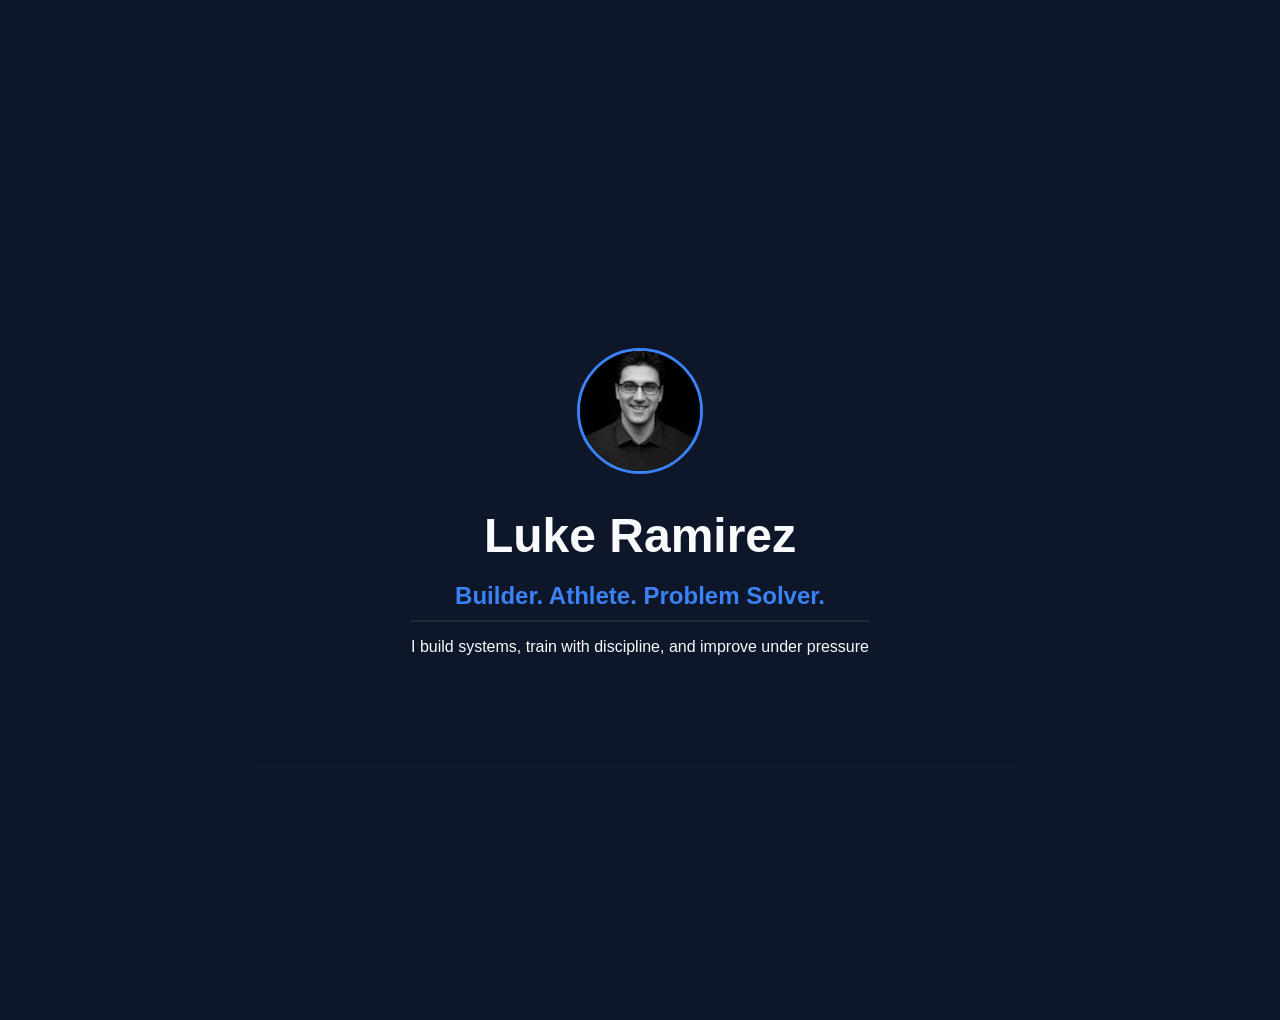
==== index.html @ 65ab50ad "Fix filename case: Index.html to index.html" ====
<!DOCTYPE html>
<html lang="en">
    <head>
        <meta charset="UTF-8">
        <meta name="viewport" content="width=device-width, initial-scale=1.0">
        <title>Luke Ramirez Portfolio</title>
        <link rel="stylesheet" href="style.css">
    </head>
    <body>
        

        <section class="hero">
            <div class="overlay"></div>


            <div class="hero-content">
                <img src="images/1000000228.png" class="profile-pic">

                <h1>Luke Ramirez</h1>

                <h2> Builder. Athlete. Problem Solver.</h2>

                <p> I build systems, train with discipline, and improve under pressure</p>
            </div>
        </section>
    </body>
</html>
---- style.css ----
body {
    margin: 0;
    font-family: Arial, sans-serif;
    background-color: #0f172a;
    color: #f9fafb;
}

/* HERO SECTION */
.hero {
    position: relative;
    height: 100vh;
    background: url('https://images.unsplash.com/photo-1501785888041-af3ef285b470') center/cover;
    display: flex;
    align-items: center;
    justify-content: center;
    text-align: center;
}

.overlay {
    position: absolute;
    width: 100%;
    height: 100%;
    background: rgba(15, 23, 42, 0.85);
}

.hero-content {
    position: relative;
    z-index: 1;
}

.profile-pic {
    width: 120px;
    height: 120px;
    border-radius: 50%;
    border: 3px solid #3b82f6;
    margin-bottom: 20px;
}

.hero h1 {
    font-size: 3rem;
    margin: 10px 0;
}

.hero h2 {
    color: #3b82f6;
    margin-bottom: 15px;
}

/* SECTIONS */
section {
    padding: 60px 20px;
    max-width: 900px;
    margin: auto;
}

h2 {
    border-bottom: 2px solid #1f2937;
    padding-bottom: 10px;
}

/* PROJECT CARD */
.project {
    background: #111827;
    padding: 20px;
    margin-top: 20px;
    border-radius: 10px;
    border: 1px solid #1f2937;
}

/* LISTS */
ul {
    list-style: none;
    padding: 0;
}

li {
    margin: 10px 0;
    color: #9ca3af;
}
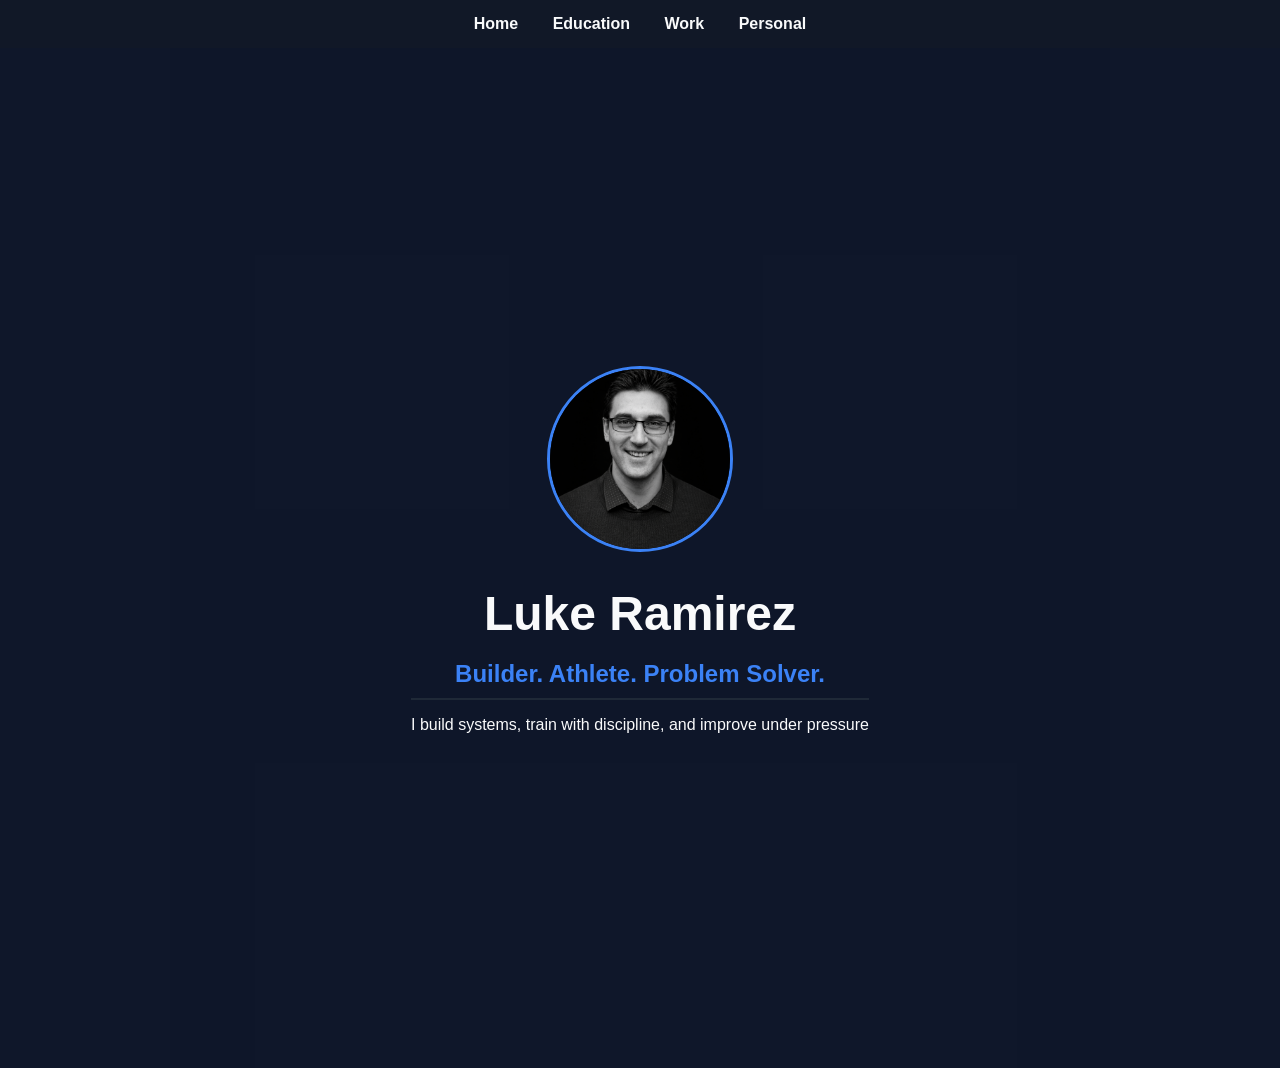
==== commit a63ec118: "UPDATE: Added three new pages and got github pages to work" ====
--- a/index.html
+++ b/index.html
@@ -7,7 +7,13 @@
         <link rel="stylesheet" href="style.css">
     </head>
     <body>
-        
+
+        <nav class="navbar">
+            <a href="index.html">Home</a>
+            <a href="education.html">Education</a>
+            <a href="work.html">Work</a>
+            <a href="personal.html">Personal</a>
+        </nav>
 
         <section class="hero">
             <div class="overlay"></div>
--- a/style.css
+++ b/style.css
@@ -29,8 +29,8 @@
 }
 
 .profile-pic {
-    width: 120px;
-    height: 120px;
+    width: 180px;
+    height: 180px;
     border-radius: 50%;
     border: 3px solid #3b82f6;
     margin-bottom: 20px;
@@ -76,4 +76,21 @@
 li {
     margin: 10px 0;
     color: #9ca3af;
+}
+
+.navbar {
+    background: #111827;
+    padding: 15px;
+    text-align: center;
+}
+
+.navbar a {
+    color: #f9fafb;
+    margin: 0 15px;
+    text-decoration: none;
+    font-weight: bold;
+}
+
+.navbar a:hover {
+    color: #3b82f6;
 }
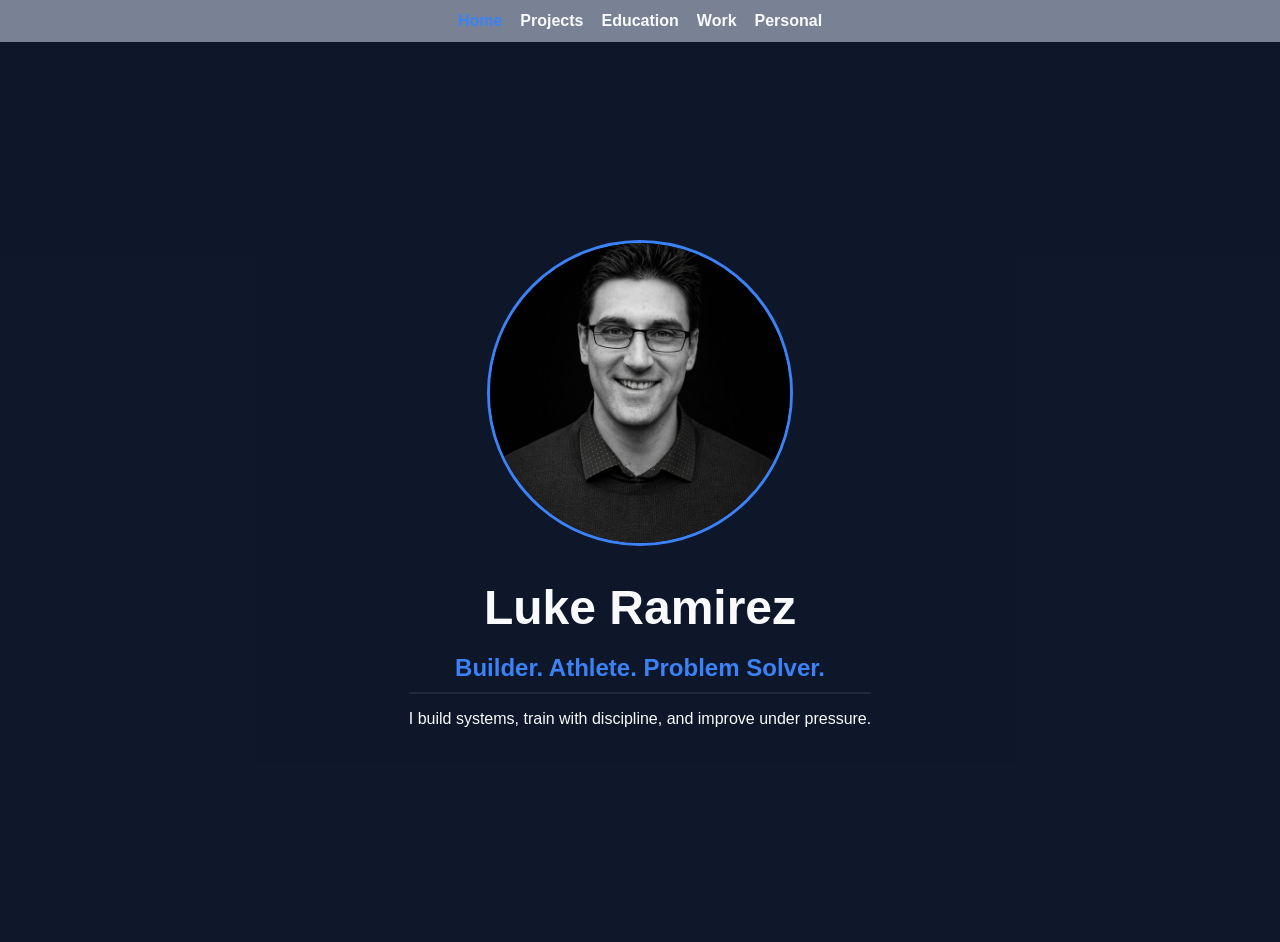
==== commit f80184d5: "Add a Projects page and tighten the portfolio for the web. Showcase six real projects, compress the " ====
--- a/index.html
+++ b/index.html
@@ -9,7 +9,8 @@
     <body>
 
         <nav class="navbar">
-            <a href="index.html">Home</a>
+            <a href="index.html" aria-current="page">Home</a>
+            <a href="projects.html">Projects</a>
             <a href="education.html">Education</a>
             <a href="work.html">Work</a>
             <a href="personal.html">Personal</a>
@@ -20,13 +21,13 @@
 
 
             <div class="hero-content">
-                <img src="images/1000000228.png" class="profile-pic">
+                <img src="images/profile.jpg" class="profile-pic" alt="Black and white portrait of Luke Ramirez">
 
                 <h1>Luke Ramirez</h1>
 
                 <h2> Builder. Athlete. Problem Solver.</h2>
 
-                <p> I build systems, train with discipline, and improve under pressure</p>
+                <p> I build systems, train with discipline, and improve under pressure.</p>
             </div>
         </section>
     </body>
--- a/style.css
+++ b/style.css
@@ -8,7 +8,13 @@
 /* HERO SECTION */
 .hero {
     position: relative;
-    height: 100vh;
+    max-width: none;
+    width: 100%;
+    margin: 0;
+    min-height: 100vh;
+    height: auto;
+    box-sizing: border-box;
+    padding: 48px 16px;
     background: url('https://images.unsplash.com/photo-1501785888041-af3ef285b470') center/cover;
     display: flex;
     align-items: center;
@@ -18,26 +24,29 @@
 
 .overlay {
     position: absolute;
-    width: 100%;
-    height: 100%;
+    inset: 0;
     background: rgba(15, 23, 42, 0.85);
 }
 
 .hero-content {
     position: relative;
     z-index: 1;
+    max-width: 700px;
+    padding: 0 8px;
 }
 
 .profile-pic {
-    width: 180px;
-    height: 180px;
+    width: min(300px, 72vw);
+    height: auto;
+    aspect-ratio: 1 / 1;
+    object-fit: cover;
     border-radius: 50%;
     border: 3px solid #3b82f6;
     margin-bottom: 20px;
 }
 
 .hero h1 {
-    font-size: 3rem;
+    font-size: clamp(2rem, 8vw, 3rem);
     margin: 10px 0;
 }
 
@@ -59,12 +68,73 @@
 }
 
 /* PROJECT CARD */
+.projects-section {
+    max-width: 1000px;
+}
+
+.section-lead {
+    color: #9ca3af;
+    margin-bottom: 28px;
+}
+
+.project-grid {
+    display: grid;
+    grid-template-columns: repeat(auto-fit, minmax(260px, 1fr));
+    gap: 20px;
+}
+
 .project {
     background: #111827;
     padding: 20px;
-    margin-top: 20px;
+    margin-top: 0;
     border-radius: 10px;
     border: 1px solid #1f2937;
+    display: flex;
+    flex-direction: column;
+    gap: 12px;
+    transition: transform 0.2s ease, border 0.2s ease;
+}
+
+.project:hover {
+    transform: translateY(-5px);
+    border-color: #3b82f6;
+}
+
+.project p {
+    color: #9ca3af;
+    margin: 0;
+}
+
+.project-tags {
+    display: flex;
+    flex-wrap: wrap;
+    gap: 8px;
+}
+
+.project-tags span {
+    background: #1e293b;
+    color: #93c5fd;
+    border: 1px solid #334155;
+    border-radius: 999px;
+    padding: 4px 10px;
+    font-size: 0.8rem;
+}
+
+.project-links {
+    margin-top: auto;
+    display: flex;
+    flex-wrap: wrap;
+    gap: 12px 16px;
+}
+
+.project-links a {
+    color: #3b82f6;
+    font-weight: bold;
+    text-decoration: none;
+}
+
+.project-links a:hover {
+    text-decoration: underline;
 }
 
 /* LISTS */
@@ -79,18 +149,117 @@
 }
 
 .navbar {
-    background: #111827;
-    padding: 15px;
-    text-align: center;
+    background: #798294;
+    padding: 12px 10px;
+    display: flex;
+    flex-wrap: wrap;
+    justify-content: center;
+    align-items: center;
+    gap: 8px 18px;
 }
 
 .navbar a {
     color: #f9fafb;
-    margin: 0 15px;
+    margin: 0;
     text-decoration: none;
     font-weight: bold;
 }
 
-.navbar a:hover {
+.navbar a:hover,
+.navbar a[aria-current="page"] {
     color: #3b82f6;
+}
+
+.work-section {
+    max-width: 1000px;
+    margin: auto;
+    padding: 50px 20px;
+}
+
+/* Layout */
+.work-item {
+    display: flex;
+    align-items: center;
+    justify-content: space-between;
+    margin-bottom: 32px;
+    gap: 40px;
+    background: #111827;
+    padding: 24px;
+    border-radius: 12px;
+    border: 1px solid #1f2937;
+}
+
+/* Flip layout */
+.work-item.reverse {
+    flex-direction: row-reverse;
+}
+
+/* Text */
+.work-text {
+    flex: 1;
+}
+
+.work-text h2 {
+    margin-bottom: 10px;
+}
+
+/* Images */
+.work-item img {
+    width: 300px;
+    max-width: 100%;
+    height: auto;
+    border-radius: 10px;
+    flex-shrink: 0;
+}
+
+@media (max-width: 700px) {
+    .work-item,
+    .work-item.reverse {
+        flex-direction: column;
+        align-items: stretch;
+        gap: 20px;
+    }
+
+    .work-item img {
+        width: 100%;
+        max-width: 480px;
+    }
+
+    section {
+        padding: 40px 16px;
+    }
+}
+
+.education-section {
+    max-width: 900px;
+    margin: auto;
+    padding: 60px 20px;
+}
+
+.education-section h1 {
+    text-align: center;
+    margin-bottom: 40px;
+}
+
+/* Card style */
+.edu-item {
+    background: #111827;
+    padding: 25px;
+    margin-bottom: 25px;
+    border-radius: 12px;
+    border: 1px solid #1f2937;
+    transition: transform 0.2s ease, border 0.2s ease;
+}
+
+.edu-item:hover {
+    transform: translateY(-5px);
+    border-color: #3b82f6;
+}
+
+.edu-item h2 {
+    margin-bottom: 10px;
+}
+
+.edu-item p {
+    color: #9ca3af;
 }
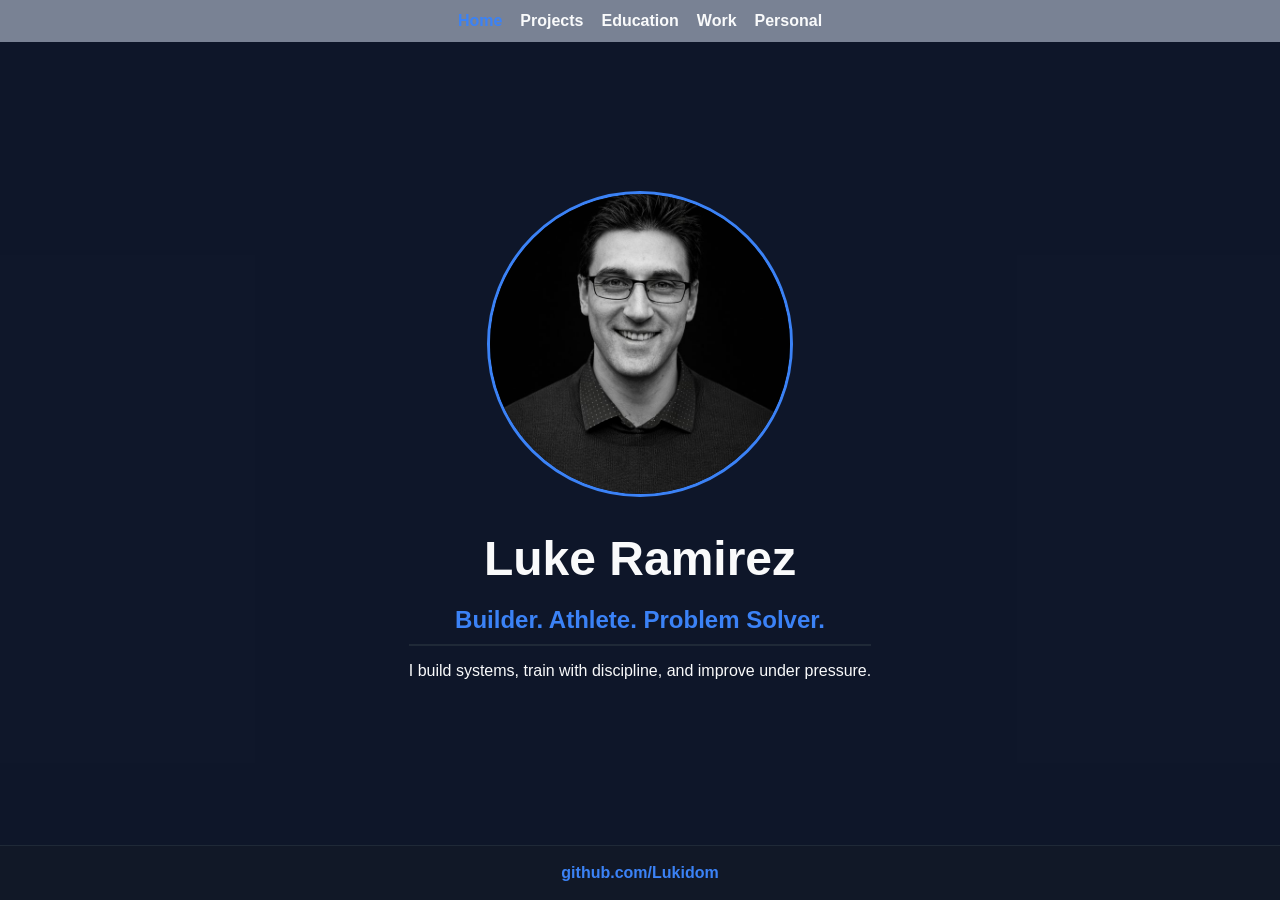
==== commit 499accef: "Add a GitHub footer and replace the Personal placeholders. The Personal page now says what Luke like" ====
--- a/index.html
+++ b/index.html
@@ -30,5 +30,9 @@
                 <p> I build systems, train with discipline, and improve under pressure.</p>
             </div>
         </section>
+
+        <footer class="site-footer">
+            <p><a href="https://github.com/Lukidom">github.com/Lukidom</a></p>
+        </footer>
     </body>
 </html>
--- a/style.css
+++ b/style.css
@@ -1,5 +1,8 @@
 body {
     margin: 0;
+    min-height: 100vh;
+    display: flex;
+    flex-direction: column;
     font-family: Arial, sans-serif;
     background-color: #0f172a;
     color: #f9fafb;
@@ -11,7 +14,8 @@
     max-width: none;
     width: 100%;
     margin: 0;
-    min-height: 100vh;
+    flex: 1 0 auto;
+    min-height: 70vh;
     height: auto;
     box-sizing: border-box;
     padding: 48px 16px;
@@ -59,7 +63,15 @@
 section {
     padding: 60px 20px;
     max-width: 900px;
-    margin: auto;
+    margin-left: auto;
+    margin-right: auto;
+}
+
+.personal-copy {
+    color: #e5e7eb;
+    line-height: 1.6;
+    font-size: 1.05rem;
+    margin: 0;
 }
 
 h2 {
@@ -172,7 +184,8 @@
 
 .work-section {
     max-width: 1000px;
-    margin: auto;
+    margin-left: auto;
+    margin-right: auto;
     padding: 50px 20px;
 }
 
@@ -232,8 +245,32 @@
 
 .education-section {
     max-width: 900px;
-    margin: auto;
+    margin-left: auto;
+    margin-right: auto;
     padding: 60px 20px;
+}
+
+.site-footer {
+    margin-top: auto;
+    padding: 18px 16px;
+    text-align: center;
+    background: #111827;
+    border-top: 1px solid #1f2937;
+    color: #9ca3af;
+}
+
+.site-footer p {
+    margin: 0;
+}
+
+.site-footer a {
+    color: #3b82f6;
+    font-weight: bold;
+    text-decoration: none;
+}
+
+.site-footer a:hover {
+    text-decoration: underline;
 }
 
 .education-section h1 {
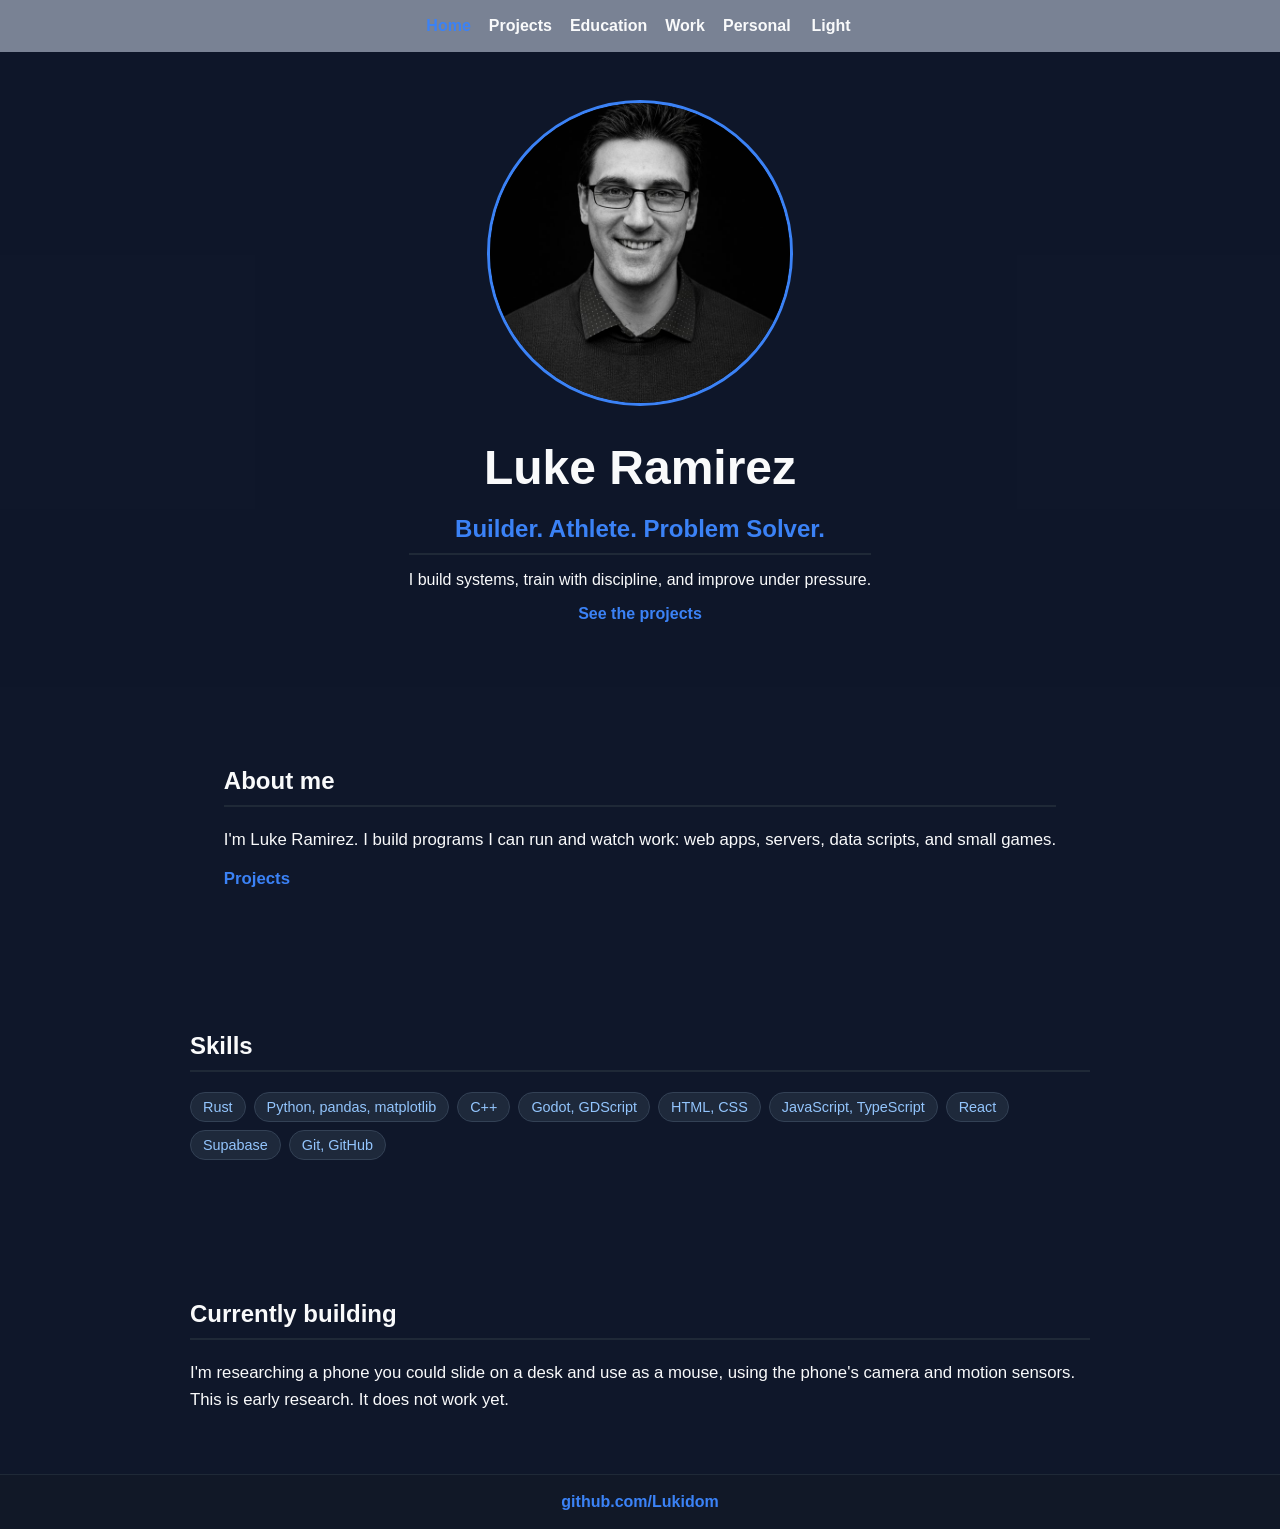
==== commit 76fd99d1: "Add project images, a skills strip, and a light theme. Home now has a short about, the languages act" ====
--- a/index.html
+++ b/index.html
@@ -5,15 +5,35 @@
         <meta name="viewport" content="width=device-width, initial-scale=1.0">
         <title>Luke Ramirez Portfolio</title>
         <link rel="stylesheet" href="style.css">
+        <script>
+            (function () {
+                try {
+                    if (localStorage.getItem("portfolio-theme") === "light") {
+                        document.documentElement.setAttribute("data-theme", "light");
+                    }
+                } catch (error) {}
+            })();
+        </script>
     </head>
     <body>
 
         <nav class="navbar">
-            <a href="index.html" aria-current="page">Home</a>
-            <a href="projects.html">Projects</a>
-            <a href="education.html">Education</a>
-            <a href="work.html">Work</a>
-            <a href="personal.html">Personal</a>
+            <button class="nav-toggle" type="button" data-nav-toggle aria-expanded="false" aria-controls="site-nav" aria-label="Open menu">
+                <span class="nav-toggle-bar"></span>
+                <span class="nav-toggle-bar"></span>
+                <span class="nav-toggle-bar"></span>
+            </button>
+            <div id="site-nav" class="nav-links">
+                <a href="index.html" aria-current="page">Home</a>
+                <a href="projects.html">Projects</a>
+                <a href="education.html">Education</a>
+                <a href="work.html">Work</a>
+                <a href="personal.html">Personal</a>
+                <!-- Résumé stays hidden until resume.pdf is added at the repo root.
+                <a href="resume.pdf">Résumé</a>
+                -->
+                <button class="theme-toggle" type="button" data-theme-toggle aria-pressed="false" aria-label="Switch to light theme">Light</button>
+            </div>
         </nav>
 
         <section class="hero">
@@ -28,11 +48,39 @@
                 <h2> Builder. Athlete. Problem Solver.</h2>
 
                 <p> I build systems, train with discipline, and improve under pressure.</p>
+                <p><a class="hero-link" href="projects.html">See the projects</a></p>
             </div>
+        </section>
+
+        <section>
+            <h2>About me</h2>
+            <p class="plain-copy">I'm Luke Ramirez. I build programs I can run and watch work: web apps, servers, data scripts, and small games.</p>
+            <p class="plain-copy"><a class="text-link" href="projects.html">Projects</a></p>
+        </section>
+
+        <section>
+            <h2>Skills</h2>
+            <ul class="skills">
+                <li>Rust</li>
+                <li>Python, pandas, matplotlib</li>
+                <li>C++</li>
+                <li>Godot, GDScript</li>
+                <li>HTML, CSS</li>
+                <li>JavaScript, TypeScript</li>
+                <li>React</li>
+                <li>Supabase</li>
+                <li>Git, GitHub</li>
+            </ul>
+        </section>
+
+        <section>
+            <h2>Currently building</h2>
+            <p class="plain-copy">I'm researching a phone you could slide on a desk and use as a mouse, using the phone's camera and motion sensors. This is early research. It does not work yet.</p>
         </section>
 
         <footer class="site-footer">
             <p><a href="https://github.com/Lukidom">github.com/Lukidom</a></p>
         </footer>
+        <script src="site.js"></script>
     </body>
-</html>+</html>
--- a/style.css
+++ b/style.css
@@ -1,11 +1,43 @@
+:root {
+    --bg: #0f172a;
+    --text: #f9fafb;
+    --muted: #9ca3af;
+    --card: #111827;
+    --border: #1f2937;
+    --accent: #3b82f6;
+    --accent-soft: #93c5fd;
+    --tag-bg: #1e293b;
+    --tag-border: #334155;
+    --nav-bg: #798294;
+    --nav-text: #f9fafb;
+    --overlay: rgba(15, 23, 42, 0.85);
+    --hero-sub: #3b82f6;
+}
+
+html[data-theme="light"] {
+    --bg: #f8fafc;
+    --text: #0f172a;
+    --muted: #475569;
+    --card: #ffffff;
+    --border: #dbe3ee;
+    --accent: #1d4ed8;
+    --accent-soft: #1e40af;
+    --tag-bg: #e2e8f0;
+    --tag-border: #cbd5e1;
+    --nav-bg: #e2e8f0;
+    --nav-text: #0f172a;
+    --overlay: rgba(248, 250, 252, 0.88);
+    --hero-sub: #1d4ed8;
+}
+
 body {
     margin: 0;
     min-height: 100vh;
     display: flex;
     flex-direction: column;
     font-family: Arial, sans-serif;
-    background-color: #0f172a;
-    color: #f9fafb;
+    background-color: var(--bg);
+    color: var(--text);
 }
 
 /* HERO SECTION */
@@ -29,7 +61,7 @@
 .overlay {
     position: absolute;
     inset: 0;
-    background: rgba(15, 23, 42, 0.85);
+    background: var(--overlay);
 }
 
 .hero-content {
@@ -45,7 +77,7 @@
     aspect-ratio: 1 / 1;
     object-fit: cover;
     border-radius: 50%;
-    border: 3px solid #3b82f6;
+    border: 3px solid var(--accent);
     margin-bottom: 20px;
 }
 
@@ -55,8 +87,18 @@
 }
 
 .hero h2 {
-    color: #3b82f6;
+    color: var(--hero-sub);
     margin-bottom: 15px;
+}
+
+.hero-link {
+    color: var(--accent);
+    font-weight: bold;
+    text-decoration: none;
+}
+
+.hero-link:hover {
+    text-decoration: underline;
 }
 
 /* SECTIONS */
@@ -67,25 +109,47 @@
     margin-right: auto;
 }
 
-.personal-copy {
-    color: #e5e7eb;
+.personal-copy,
+.plain-copy {
+    color: var(--text);
     line-height: 1.6;
     font-size: 1.05rem;
     margin: 0;
 }
 
+.plain-copy + .plain-copy {
+    margin-top: 12px;
+}
+
 h2 {
-    border-bottom: 2px solid #1f2937;
+    border-bottom: 2px solid var(--border);
     padding-bottom: 10px;
+}
+
+.skills {
+    display: flex;
+    flex-wrap: wrap;
+    gap: 8px;
+    margin: 0;
+}
+
+.skills li {
+    margin: 0;
+    background: var(--tag-bg);
+    color: var(--accent-soft);
+    border: 1px solid var(--tag-border);
+    border-radius: 999px;
+    padding: 6px 12px;
+    font-size: 0.9rem;
 }
 
 /* PROJECT CARD */
 .projects-section {
-    max-width: 1000px;
+    max-width: 1100px;
 }
 
 .section-lead {
-    color: #9ca3af;
+    color: var(--muted);
     margin-bottom: 28px;
 }
 
@@ -96,11 +160,11 @@
 }
 
 .project {
-    background: #111827;
+    background: var(--card);
     padding: 20px;
     margin-top: 0;
     border-radius: 10px;
-    border: 1px solid #1f2937;
+    border: 1px solid var(--border);
     display: flex;
     flex-direction: column;
     gap: 12px;
@@ -109,12 +173,32 @@
 
 .project:hover {
     transform: translateY(-5px);
-    border-color: #3b82f6;
+    border-color: var(--accent);
 }
 
 .project p {
-    color: #9ca3af;
-    margin: 0;
+    color: var(--muted);
+    margin: 0;
+}
+
+.project-shot {
+    width: 100%;
+    aspect-ratio: 16 / 10;
+    object-fit: cover;
+    object-position: top center;
+    border-radius: 8px;
+    background: var(--bg);
+    border: 1px solid var(--border);
+}
+
+.project-shot.is-output {
+    object-fit: contain;
+    object-position: center;
+    background: #0b1220;
+}
+
+html[data-theme="light"] .project-shot.is-output {
+    background: #f8fafc;
 }
 
 .project-tags {
@@ -124,9 +208,9 @@
 }
 
 .project-tags span {
-    background: #1e293b;
-    color: #93c5fd;
-    border: 1px solid #334155;
+    background: var(--tag-bg);
+    color: var(--accent-soft);
+    border: 1px solid var(--tag-border);
     border-radius: 999px;
     padding: 4px 10px;
     font-size: 0.8rem;
@@ -139,13 +223,15 @@
     gap: 12px 16px;
 }
 
-.project-links a {
-    color: #3b82f6;
+.project-links a,
+.text-link {
+    color: var(--accent);
     font-weight: bold;
     text-decoration: none;
 }
 
-.project-links a:hover {
+.project-links a:hover,
+.text-link:hover {
     text-decoration: underline;
 }
 
@@ -157,11 +243,11 @@
 
 li {
     margin: 10px 0;
-    color: #9ca3af;
+    color: var(--muted);
 }
 
 .navbar {
-    background: #798294;
+    background: var(--nav-bg);
     padding: 12px 10px;
     display: flex;
     flex-wrap: wrap;
@@ -170,8 +256,16 @@
     gap: 8px 18px;
 }
 
+.nav-links {
+    display: flex;
+    flex-wrap: wrap;
+    justify-content: center;
+    align-items: center;
+    gap: 8px 18px;
+}
+
 .navbar a {
-    color: #f9fafb;
+    color: var(--nav-text);
     margin: 0;
     text-decoration: none;
     font-weight: bold;
@@ -179,7 +273,54 @@
 
 .navbar a:hover,
 .navbar a[aria-current="page"] {
-    color: #3b82f6;
+    color: var(--accent);
+}
+
+.nav-toggle {
+    display: none;
+    flex-direction: column;
+    justify-content: center;
+    gap: 5px;
+    width: 42px;
+    height: 42px;
+    padding: 8px;
+    border: 0;
+    border-radius: 8px;
+    background: transparent;
+    cursor: pointer;
+}
+
+.nav-toggle-bar {
+    display: block;
+    height: 2px;
+    width: 100%;
+    background: var(--nav-text);
+}
+
+.theme-toggle {
+    background: transparent;
+    border: 1px solid transparent;
+    border-radius: 8px;
+    color: var(--nav-text);
+    font: inherit;
+    font-weight: bold;
+    cursor: pointer;
+    padding: 4px 2px;
+}
+
+.theme-toggle:hover {
+    color: var(--accent);
+}
+
+.nav-toggle:focus-visible,
+.theme-toggle:focus-visible,
+.navbar a:focus-visible,
+.hero-link:focus-visible,
+.text-link:focus-visible,
+.project-links a:focus-visible,
+.site-footer a:focus-visible {
+    outline: 2px solid var(--accent);
+    outline-offset: 3px;
 }
 
 .work-section {
@@ -189,25 +330,22 @@
     padding: 50px 20px;
 }
 
-/* Layout */
 .work-item {
     display: flex;
     align-items: center;
     justify-content: space-between;
     margin-bottom: 32px;
     gap: 40px;
-    background: #111827;
+    background: var(--card);
     padding: 24px;
     border-radius: 12px;
-    border: 1px solid #1f2937;
-}
-
-/* Flip layout */
+    border: 1px solid var(--border);
+}
+
 .work-item.reverse {
     flex-direction: row-reverse;
 }
 
-/* Text */
 .work-text {
     flex: 1;
 }
@@ -216,7 +354,6 @@
     margin-bottom: 10px;
 }
 
-/* Images */
 .work-item img {
     width: 300px;
     max-width: 100%;
@@ -226,6 +363,32 @@
 }
 
 @media (max-width: 700px) {
+    .navbar {
+        justify-content: flex-end;
+    }
+
+    .nav-toggle {
+        display: inline-flex;
+    }
+
+    .nav-links {
+        display: none;
+        width: 100%;
+        flex-direction: column;
+        align-items: stretch;
+        gap: 4px;
+    }
+
+    .nav-links.is-open {
+        display: flex;
+    }
+
+    .nav-links a,
+    .theme-toggle {
+        padding: 12px 8px;
+        text-align: center;
+    }
+
     .work-item,
     .work-item.reverse {
         flex-direction: column;
@@ -254,9 +417,9 @@
     margin-top: auto;
     padding: 18px 16px;
     text-align: center;
-    background: #111827;
-    border-top: 1px solid #1f2937;
-    color: #9ca3af;
+    background: var(--card);
+    border-top: 1px solid var(--border);
+    color: var(--muted);
 }
 
 .site-footer p {
@@ -264,7 +427,7 @@
 }
 
 .site-footer a {
-    color: #3b82f6;
+    color: var(--accent);
     font-weight: bold;
     text-decoration: none;
 }
@@ -278,19 +441,18 @@
     margin-bottom: 40px;
 }
 
-/* Card style */
 .edu-item {
-    background: #111827;
+    background: var(--card);
     padding: 25px;
     margin-bottom: 25px;
     border-radius: 12px;
-    border: 1px solid #1f2937;
+    border: 1px solid var(--border);
     transition: transform 0.2s ease, border 0.2s ease;
 }
 
 .edu-item:hover {
     transform: translateY(-5px);
-    border-color: #3b82f6;
+    border-color: var(--accent);
 }
 
 .edu-item h2 {
@@ -298,5 +460,5 @@
 }
 
 .edu-item p {
-    color: #9ca3af;
-}+    color: var(--muted);
+}
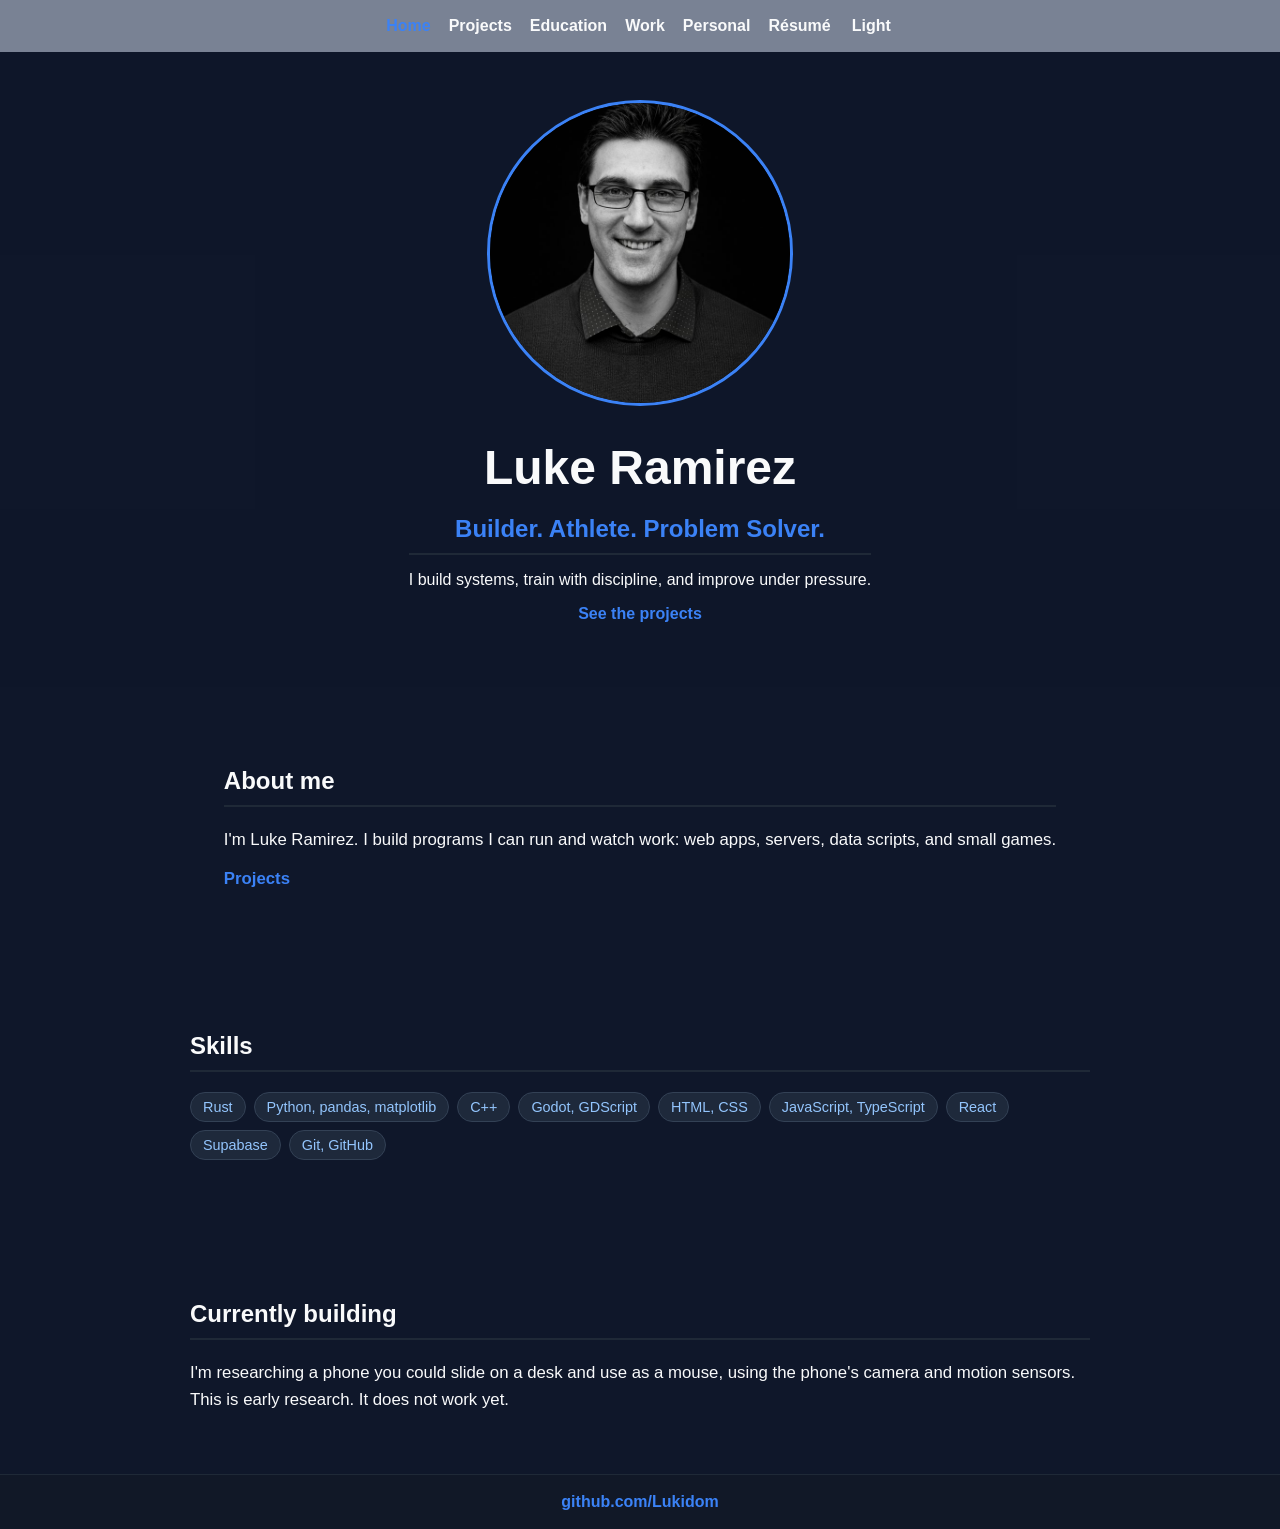
==== commit 0ef90e60: "Link the navbar Résumé item to resume.pdf. Luke's résumé is in the repo root. The link is visible on" ====
--- a/index.html
+++ b/index.html
@@ -29,9 +29,7 @@
                 <a href="education.html">Education</a>
                 <a href="work.html">Work</a>
                 <a href="personal.html">Personal</a>
-                <!-- Résumé stays hidden until resume.pdf is added at the repo root.
-                <a href="resume.pdf">Résumé</a>
-                -->
+                <a href="resume.pdf" target="_blank" rel="noopener noreferrer">Résumé</a>
                 <button class="theme-toggle" type="button" data-theme-toggle aria-pressed="false" aria-label="Switch to light theme">Light</button>
             </div>
         </nav>
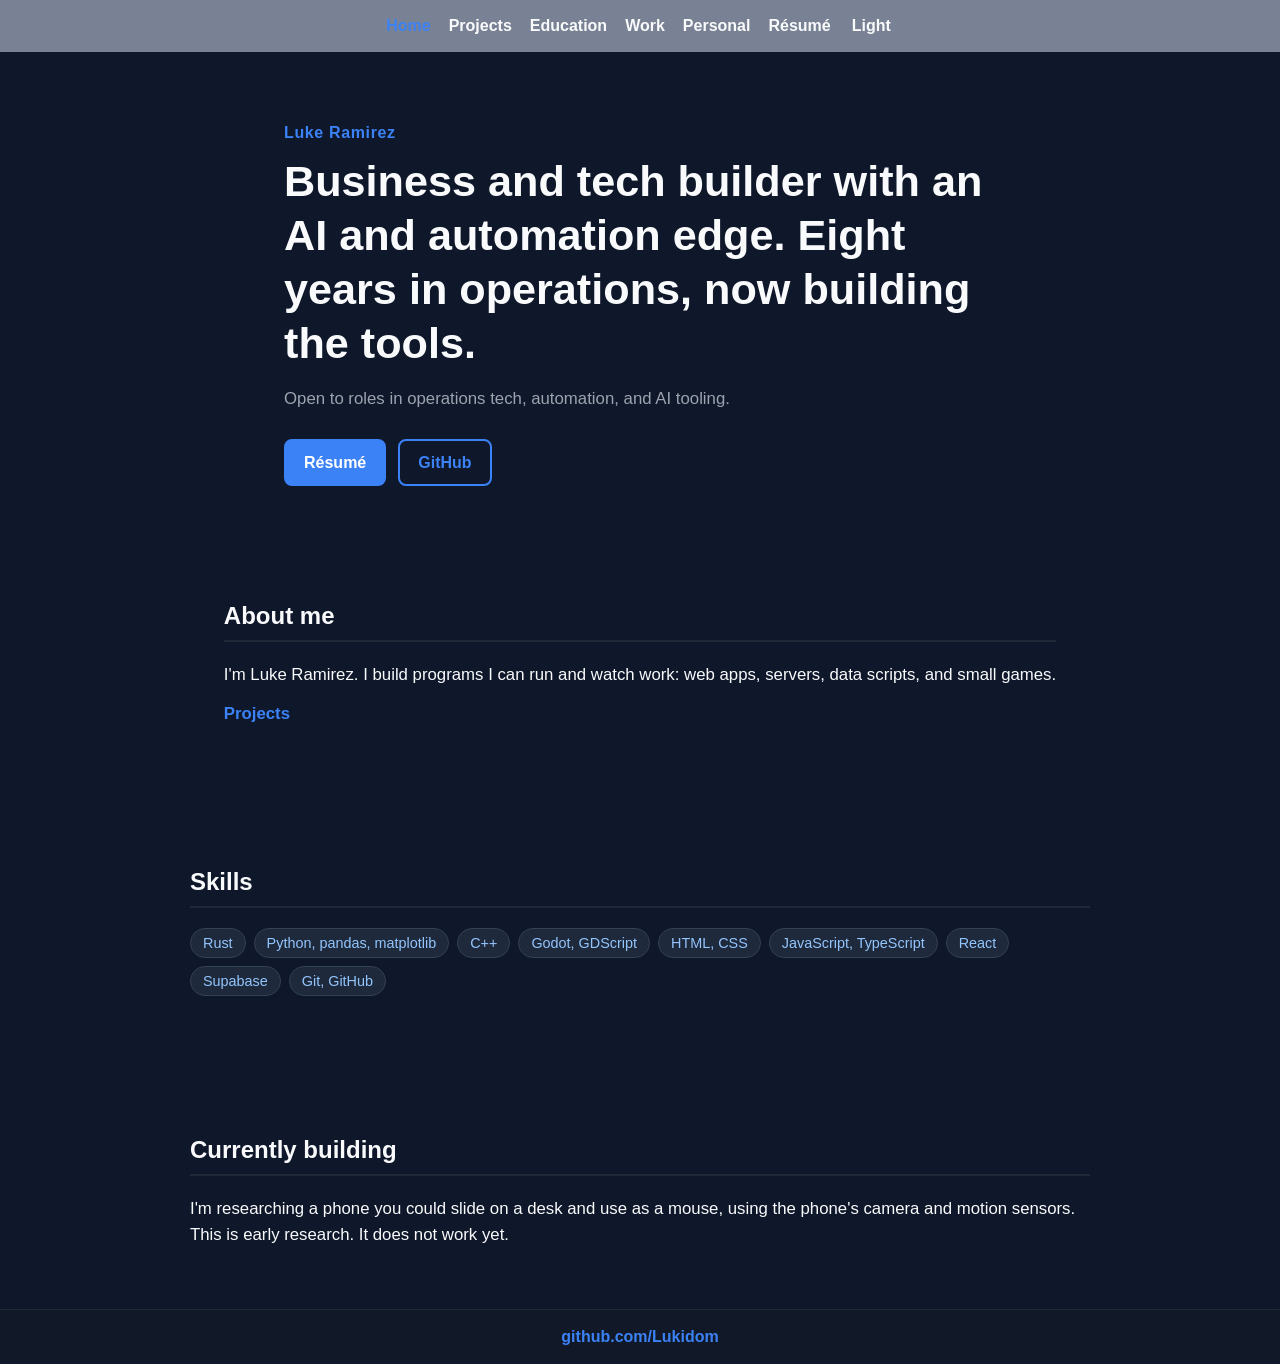
==== commit de038939: "Rewrite the home hero and drop education placeholders. The first screen is now Luke's name, the oper" ====
--- a/index.html
+++ b/index.html
@@ -35,18 +35,12 @@
         </nav>
 
         <section class="hero">
-            <div class="overlay"></div>
-
-
-            <div class="hero-content">
-                <img src="images/profile.jpg" class="profile-pic" alt="Black and white portrait of Luke Ramirez">
-
-                <h1>Luke Ramirez</h1>
-
-                <h2> Builder. Athlete. Problem Solver.</h2>
-
-                <p> I build systems, train with discipline, and improve under pressure.</p>
-                <p><a class="hero-link" href="projects.html">See the projects</a></p>
+            <p class="hero-name">Luke Ramirez</p>
+            <h1>Business and tech builder with an AI and automation edge. Eight years in operations, now building the tools.</h1>
+            <p class="hero-open">Open to roles in operations tech, automation, and AI tooling.</p>
+            <div class="hero-actions">
+                <a class="button button-primary" href="resume.pdf" target="_blank" rel="noopener noreferrer">Résumé</a>
+                <a class="button button-secondary" href="https://github.com/Lukidom" target="_blank" rel="noopener noreferrer">GitHub</a>
             </div>
         </section>
 
--- a/style.css
+++ b/style.css
@@ -42,63 +42,67 @@
 
 /* HERO SECTION */
 .hero {
-    position: relative;
-    max-width: none;
+    max-width: 760px;
     width: 100%;
-    margin: 0;
-    flex: 1 0 auto;
-    min-height: 70vh;
-    height: auto;
+    margin: 0 auto;
     box-sizing: border-box;
-    padding: 48px 16px;
-    background: url('https://images.unsplash.com/photo-1501785888041-af3ef285b470') center/cover;
-    display: flex;
-    align-items: center;
-    justify-content: center;
-    text-align: center;
-}
-
-.overlay {
-    position: absolute;
-    inset: 0;
-    background: var(--overlay);
-}
-
-.hero-content {
-    position: relative;
-    z-index: 1;
-    max-width: 700px;
-    padding: 0 8px;
-}
-
-.profile-pic {
-    width: min(300px, 72vw);
-    height: auto;
-    aspect-ratio: 1 / 1;
-    object-fit: cover;
-    border-radius: 50%;
-    border: 3px solid var(--accent);
-    margin-bottom: 20px;
+    padding: 72px 24px 36px;
+    text-align: left;
+}
+
+.hero-name {
+    margin: 0 0 12px;
+    color: var(--accent);
+    font-weight: bold;
+    letter-spacing: 0.04em;
 }
 
 .hero h1 {
-    font-size: clamp(2rem, 8vw, 3rem);
-    margin: 10px 0;
-}
-
-.hero h2 {
-    color: var(--hero-sub);
-    margin-bottom: 15px;
-}
-
-.hero-link {
-    color: var(--accent);
+    font-size: clamp(1.85rem, 4.6vw, 2.7rem);
+    line-height: 1.25;
+    font-weight: 700;
+    margin: 0 0 16px;
+}
+
+.hero-open {
+    color: var(--muted);
+    font-size: 1.05rem;
+    line-height: 1.5;
+    margin: 0 0 28px;
+}
+
+.hero-actions {
+    display: flex;
+    flex-wrap: wrap;
+    gap: 12px;
+}
+
+.button {
+    display: inline-block;
+    padding: 12px 18px;
+    border-radius: 8px;
+    border: 2px solid var(--accent);
     font-weight: bold;
     text-decoration: none;
-}
-
-.hero-link:hover {
-    text-decoration: underline;
+    line-height: 1.2;
+}
+
+.button-primary {
+    background: var(--accent);
+    color: #ffffff;
+}
+
+.button-secondary {
+    background: transparent;
+    color: var(--accent);
+}
+
+.button-primary:hover {
+    filter: brightness(1.08);
+}
+
+.button-secondary:hover {
+    background: var(--tag-bg);
 }
 
 /* SECTIONS */
@@ -315,7 +319,7 @@
 .nav-toggle:focus-visible,
 .theme-toggle:focus-visible,
 .navbar a:focus-visible,
-.hero-link:focus-visible,
+.button:focus-visible,
 .text-link:focus-visible,
 .project-links a:focus-visible,
 .site-footer a:focus-visible {
@@ -401,6 +405,19 @@
         max-width: 480px;
     }
 
+    .hero {
+        padding: 40px 16px 16px;
+    }
+
+    .hero-actions {
+        flex-direction: column;
+        align-items: stretch;
+    }
+
+    .button {
+        text-align: center;
+    }
+
     section {
         padding: 40px 16px;
     }
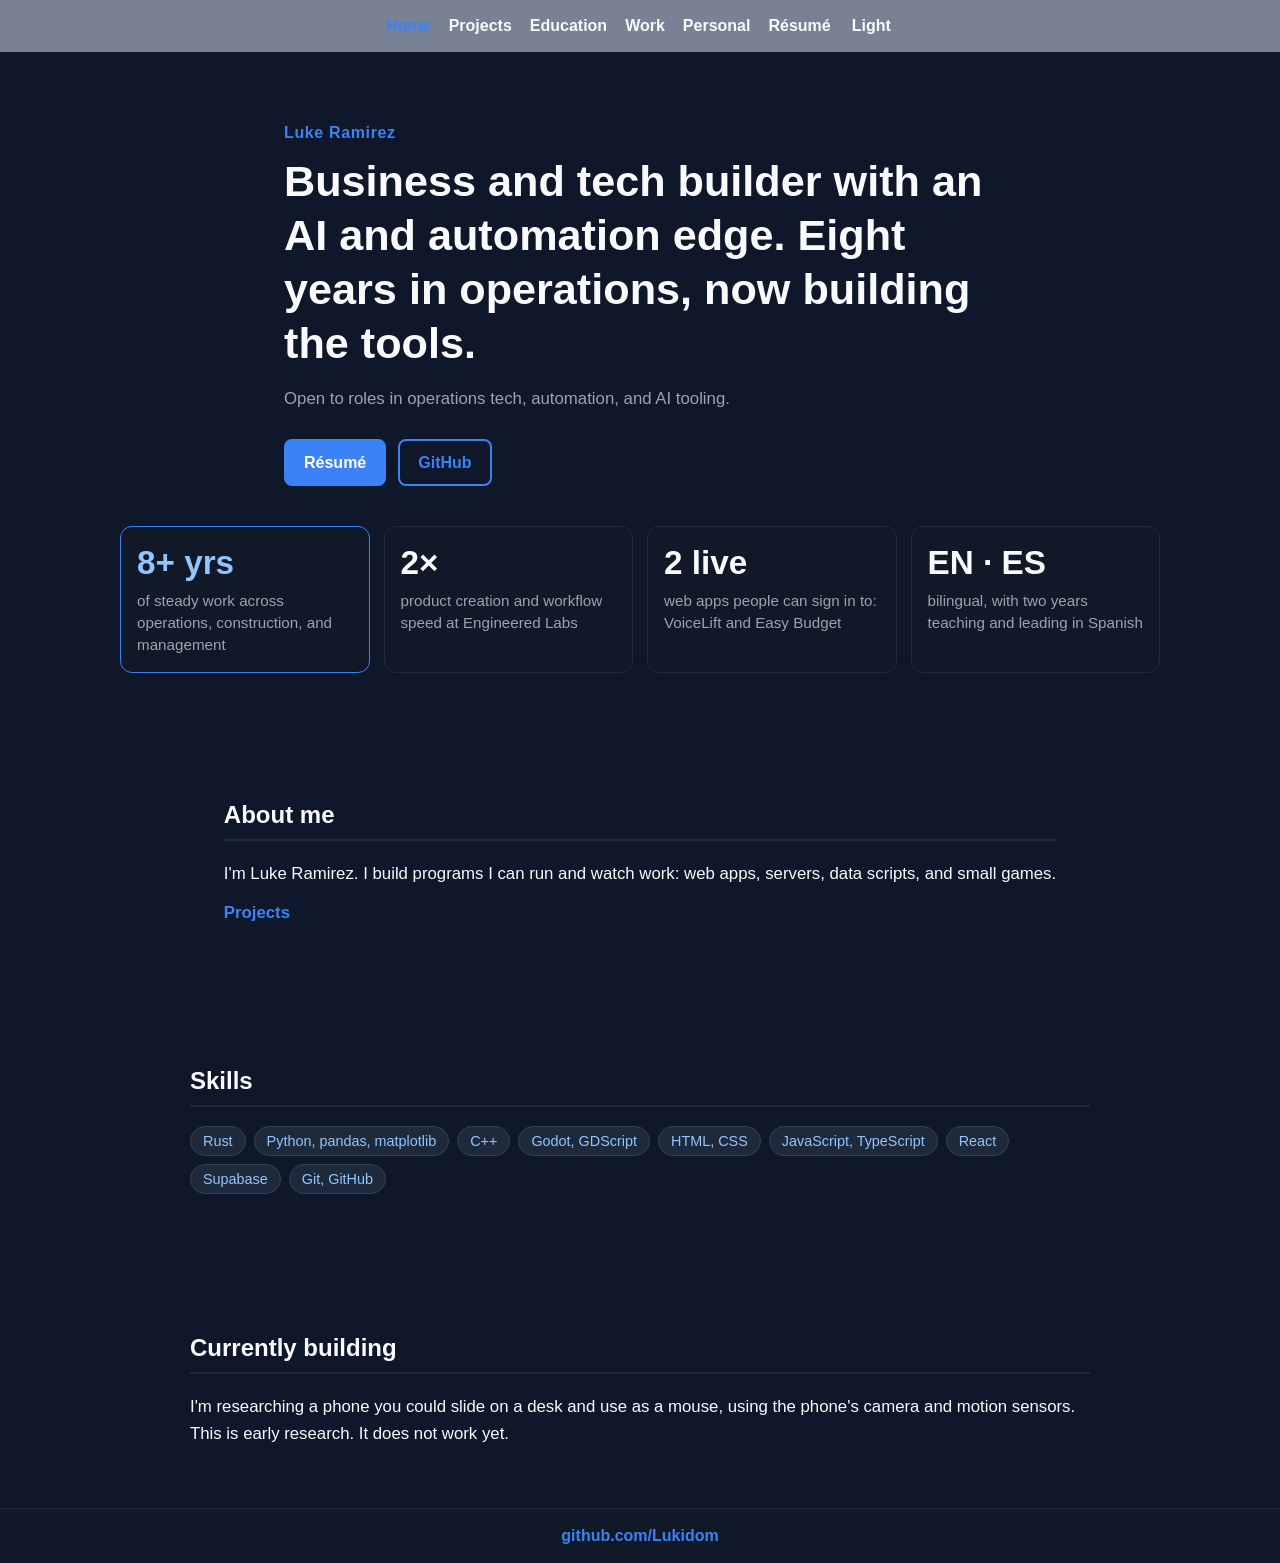
==== commit d3a7a788: "Add a proof strip under the home hero. Four tiles sit under the headline: years of work, the Enginee" ====
--- a/index.html
+++ b/index.html
@@ -44,6 +44,27 @@
             </div>
         </section>
 
+        <section class="proof" aria-label="Proof">
+            <ul class="proof-strip">
+                <li class="proof-tile proof-tile-accent">
+                    <p class="proof-number">8+ yrs</p>
+                    <p class="proof-line">of steady work across operations, construction, and management</p>
+                </li>
+                <li class="proof-tile">
+                    <p class="proof-number">2×</p>
+                    <p class="proof-line">product creation and workflow speed at Engineered Labs</p>
+                </li>
+                <li class="proof-tile">
+                    <p class="proof-number">2 live</p>
+                    <p class="proof-line">web apps people can sign in to: VoiceLift and Easy Budget</p>
+                </li>
+                <li class="proof-tile">
+                    <p class="proof-number">EN · ES</p>
+                    <p class="proof-line">bilingual, with two years teaching and leading in Spanish</p>
+                </li>
+            </ul>
+        </section>
+
         <section>
             <h2>About me</h2>
             <p class="plain-copy">I'm Luke Ramirez. I build programs I can run and watch work: web apps, servers, data scripts, and small games.</p>
--- a/style.css
+++ b/style.css
@@ -105,6 +105,56 @@
     background: var(--tag-bg);
 }
 
+.proof {
+    max-width: 1040px;
+    padding-top: 4px;
+    padding-bottom: 48px;
+}
+
+.proof-strip {
+    display: grid;
+    grid-template-columns: repeat(4, minmax(0, 1fr));
+    gap: 14px;
+    margin: 0;
+}
+
+.proof-tile {
+    margin: 0;
+    background: var(--card);
+    border: 1px solid var(--border);
+    border-radius: 12px;
+    padding: 18px 16px 16px;
+}
+
+.proof-tile-accent {
+    border-color: var(--accent);
+}
+
+.proof-number {
+    margin: 0 0 8px;
+    color: var(--text);
+    font-size: clamp(1.75rem, 2.6vw, 2.15rem);
+    font-weight: 700;
+    line-height: 1.1;
+}
+
+.proof-tile-accent .proof-number {
+    color: var(--accent-soft);
+}
+
+.proof-line {
+    margin: 0;
+    color: var(--muted);
+    font-size: 0.95rem;
+    line-height: 1.45;
+}
+
+@media (max-width: 980px) {
+    .proof-strip {
+        grid-template-columns: repeat(2, minmax(0, 1fr));
+    }
+}
+
 /* SECTIONS */
 section {
     padding: 60px 20px;
@@ -409,6 +459,15 @@
         padding: 40px 16px 16px;
     }
 
+    .proof {
+        padding-top: 0;
+        padding-bottom: 32px;
+    }
+
+    .proof-strip {
+        grid-template-columns: 1fr;
+    }
+
     .hero-actions {
         flex-direction: column;
         align-items: stretch;
